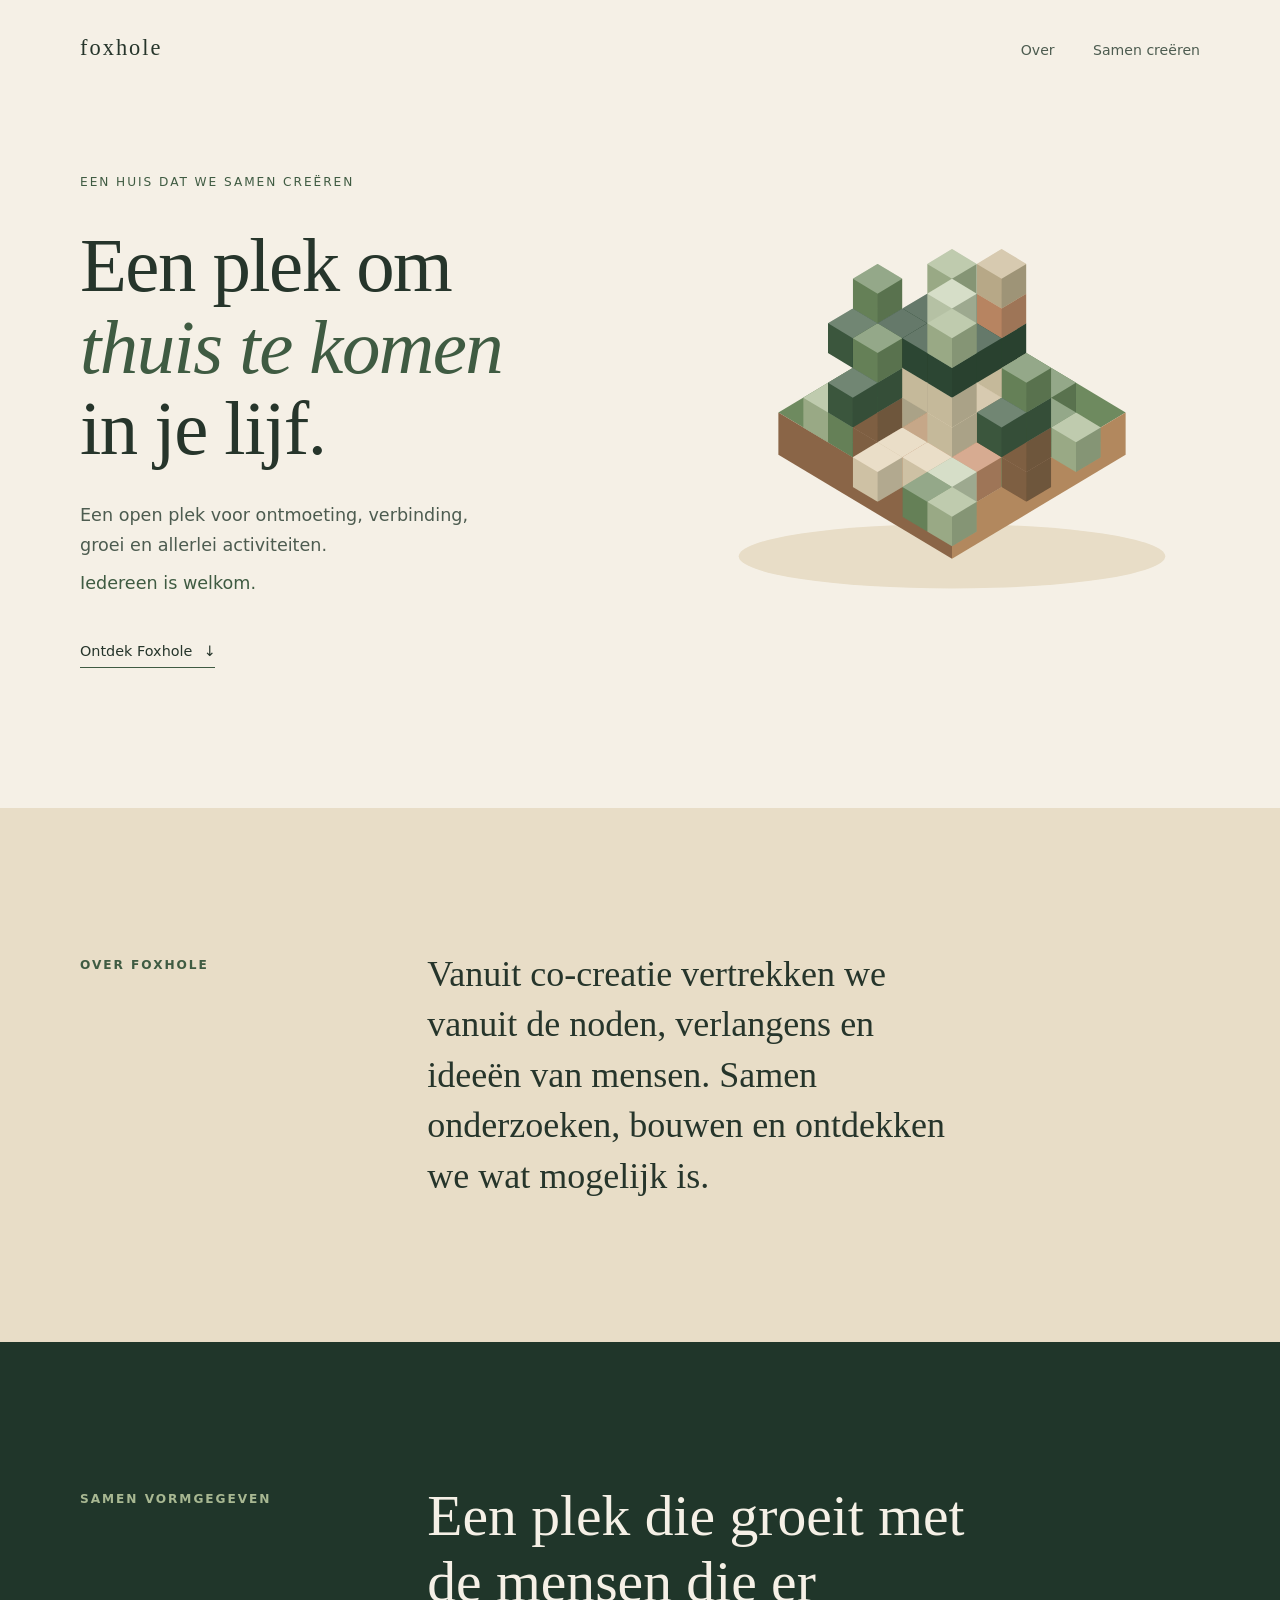
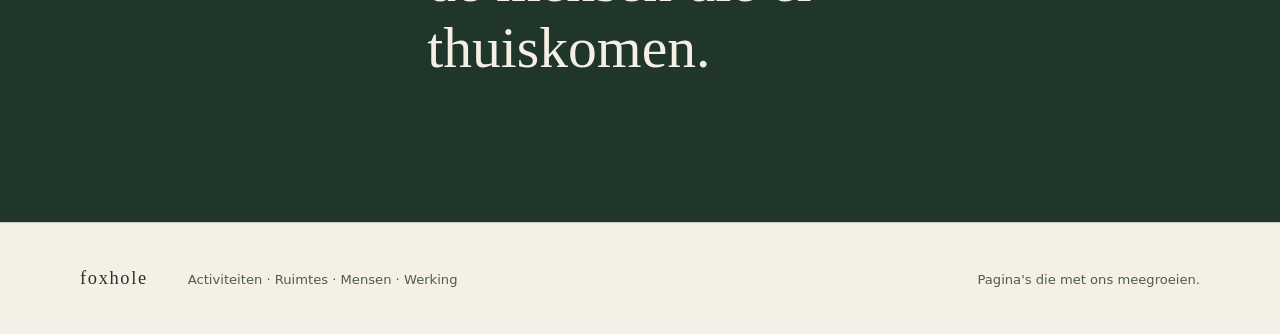
==== index.html @ f82f30a0 "Verwijder foto: index.html" ====
<!DOCTYPE html>
<html lang="nl">
<head>
  <meta charset="UTF-8">
  <meta name="viewport" content="width=device-width, initial-scale=1.0">
  <meta name="description" content="Foxhole is een huis dat we samen creëren. Een open plek om thuis te komen in je lijf.">
  <title>Foxhole — een plek om thuis te komen in je lijf</title>
  <link rel="stylesheet" href="css/style.css">
</head>
<body>
  <a class="skip-link" href="#main">Ga naar de inhoud</a>

  <!-- Header -->
  <header class="site-header">
    <div class="shell header-inner">
      <a class="brand" href="#main" aria-label="Foxhole, naar boven">foxhole</a>
      <nav class="site-nav" aria-label="Hoofdnavigatie">
        <a href="#over">Over</a>
        <a href="#samen">Samen creëren</a>
      </nav>
    </div>
  </header>

  <main id="main">
    <!-- Hero -->
    <section class="hero" aria-labelledby="hero-title">
      <div class="shell hero-grid">
        <div class="hero-copy">
          <p class="eyebrow">Een huis dat we samen creëren</p>
          <h1 id="hero-title">Een plek om<br><em>thuis te komen</em><br>in je lijf.</h1>
          <p class="hero-lead">Een open plek voor ontmoeting, verbinding, groei en allerlei activiteiten.</p>
          <p class="hero-welcome">Iedereen is welkom.</p>
          <a class="text-link" href="#over">Ontdek Foxhole <span aria-hidden="true">↓</span></a>
        </div>

        <figure class="hero-art">
          <img
            src="assets/images/voxel/foxhole-house.svg"
            alt="Isometrische voxel-illustratie van een groen gemeenschapshuis met tuin, bomen en mensen die samenkomen."
            width="800"
            height="720">
        </figure>
      </div>
    </section>

    <!-- Co-creatie -->
    <section id="over" class="band band--sand" aria-labelledby="over-title">
      <div class="shell band-grid">
        <h2 id="over-title" class="eyebrow">Over Foxhole</h2>
        <p class="band-text">Vanuit co-creatie vertrekken we vanuit de noden, verlangens en ideeën van mensen. Samen onderzoeken, bouwen en ontdekken we wat mogelijk is.</p>
      </div>
    </section>

    <!-- Groeit met mensen -->
    <section id="samen" class="band band--forest" aria-labelledby="samen-title">
      <div class="shell band-grid">
        <h2 id="samen-title" class="eyebrow">Samen vormgegeven</h2>
        <p class="band-quote">Een plek die groeit met de mensen die er thuiskomen.</p>
      </div>
    </section>
  </main>

  <!-- Footer -->
  <footer class="site-footer">
    <div class="shell footer-inner">
      <span class="brand">foxhole</span>
      <p class="footer-pages">Activiteiten · Ruimtes · Mensen · Werking</p>
      <p class="footer-note">Pagina's die met ons meegroeien.</p>
    </div>
  </footer>
</body>
</html>
---- css/style.css ----
/* ============================================================
   Foxhole — basisstijl
   Tokens bovenaan: kleuren, typografie en ritme.
   ============================================================ */

:root {
  /* kleuren */
  --beige: #f5f0e6;
  --sand: #e8ddc7;
  --forest: #20362a;
  --moss: #3f5b42;
  --sage: #a8b892;
  --wood: #b2885e;
  --clay: #c98e6a;
  --text: #26352b;
  --text-soft: #4d5c50;

  /* typografie */
  --font-serif: "Iowan Old Style", "Palatino Linotype", Palatino, Georgia, serif;
  --font-sans: system-ui, -apple-system, "Segoe UI", Roboto, Arial, sans-serif;

  /* ritme */
  --shell: 1120px;
  --section-space: clamp(5rem, 11vw, 10rem);
}

*,
*::before,
*::after {
  box-sizing: border-box;
}

html {
  scroll-behavior: smooth;
}

body {
  margin: 0;
  background: var(--beige);
  color: var(--text);
  font-family: var(--font-sans);
  font-size: 17px;
  line-height: 1.7;
  -webkit-font-smoothing: antialiased;
}

h1,
h2,
h3,
p,
figure {
  margin: 0;
}

img {
  max-width: 100%;
  display: block;
}

a {
  color: inherit;
}

:focus-visible {
  outline: 2px solid currentColor;
  outline-offset: 5px;
  border-radius: 2px;
}

.shell {
  width: min(100% - 2.5rem, var(--shell));
  margin-inline: auto;
}

.skip-link {
  position: absolute;
  left: -9999px;
  top: 1rem;
  z-index: 100;
  padding: 0.6rem 1rem;
  background: var(--forest);
  color: var(--beige);
  text-decoration: none;
}

.skip-link:focus {
  left: 1rem;
}

/* ---------- header ---------- */

.site-header {
  padding-block: 1.8rem;
}

.header-inner {
  display: flex;
  align-items: baseline;
  justify-content: space-between;
  gap: 2rem;
}

.brand {
  font-family: var(--font-serif);
  font-size: 1.4rem;
  letter-spacing: 0.09em;
  text-decoration: none;
}

.site-nav {
  display: flex;
  gap: clamp(1.25rem, 3vw, 2.5rem);
  font-size: 0.88rem;
}

.site-nav a {
  text-decoration: none;
  color: var(--text-soft);
  border-bottom: 1px solid transparent;
  padding-bottom: 2px;
  transition: color 0.2s ease, border-color 0.2s ease;
}

.site-nav a:hover {
  color: var(--forest);
  border-color: var(--moss);
}

/* ---------- hero ---------- */

.hero {
  padding-block: clamp(2rem, 6vw, 5rem) var(--section-space);
}

.hero-grid {
  display: grid;
  grid-template-columns: minmax(0, 1.05fr) minmax(0, 0.95fr);
  gap: clamp(2.5rem, 6vw, 6rem);
  align-items: center;
}

.eyebrow {
  font-size: 0.76rem;
  letter-spacing: 0.16em;
  text-transform: uppercase;
  color: var(--moss);
  margin-bottom: 2rem;
}

.hero h1 {
  font-family: var(--font-serif);
  font-weight: 400;
  font-size: clamp(2.7rem, 6vw, 5rem);
  line-height: 1.06;
  letter-spacing: -0.02em;
}

.hero h1 em {
  font-style: italic;
  color: var(--moss);
}

.hero-lead {
  max-width: 36ch;
  margin-top: 2rem;
  font-size: 1.1rem;
  color: var(--text-soft);
}

.hero-welcome {
  margin-top: 0.5rem;
  font-size: 1.1rem;
  color: var(--moss);
}

.text-link {
  display: inline-block;
  margin-top: 2.5rem;
  font-size: 0.9rem;
  text-decoration: none;
  border-bottom: 1px solid var(--moss);
  padding-bottom: 3px;
}

.text-link span {
  display: inline-block;
  margin-left: 0.4rem;
}

.hero-art img {
  width: 100%;
  height: auto;
}

/* ---------- bands ---------- */

.band {
  padding-block: var(--section-space);
}

.band-grid {
  display: grid;
  grid-template-columns: minmax(140px, 0.35fr) 1fr;
  gap: clamp(2rem, 6vw, 6rem);
  align-items: start;
}

.band .eyebrow {
  margin-bottom: 0;
  padding-top: 0.4rem;
}

.band--sand {
  background: var(--sand);
}

.band-text {
  font-family: var(--font-serif);
  font-size: clamp(1.5rem, 3vw, 2.25rem);
  line-height: 1.4;
  max-width: 30ch;
}

.band--forest {
  background: var(--forest);
  color: var(--beige);
}

.band--forest .eyebrow {
  color: var(--sage);
}

/* foto in de afsluitende band */
.band-grid--photo {
  align-items: center;
}

.family-photo {
  max-width: 200px;
}

.family-photo img {
  width: 100%;
  height: auto;
  border: 6px solid var(--sand);
}

.family-photo figcaption {
  margin-top: 0.75rem;
  font-size: 0.75rem;
  letter-spacing: 0.04em;
  color: var(--sage);
}

.band-copy .eyebrow {
  margin-bottom: 1.5rem;
  padding-top: 0;
}

.band-quote {
  font-family: var(--font-serif);
  font-size: clamp(2rem, 4.6vw, 3.6rem);
  line-height: 1.15;
  max-width: 20ch;
}

/* ---------- footer ---------- */

.site-footer {
  padding-block: 2.5rem;
  border-top: 1px solid rgba(63, 91, 66, 0.25);
}

.footer-inner {
  display: flex;
  flex-wrap: wrap;
  align-items: baseline;
  gap: 0.75rem 2.5rem;
  font-size: 0.82rem;
  color: var(--text-soft);
}

.footer-inner .brand {
  color: var(--text);
  font-size: 1.15rem;
}

.footer-inner p {
  margin: 0;
}

.footer-note {
  margin-left: auto !important;
}

/* ---------- responsive ---------- */

@media (max-width: 900px) {
  .hero-grid {
    grid-template-columns: 1fr;
  }

  .hero-art {
    max-width: 540px;
  }
}

@media (max-width: 640px) {
  .site-header {
    padding-block: 1.25rem;
  }

  .header-inner {
    align-items: center;
  }

  .band-grid {
    grid-template-columns: 1fr;
    gap: 1.5rem;
  }

  .band .eyebrow {
    padding-top: 0;
    margin-bottom: 0;
  }

  .family-photo {
    max-width: 150px;
  }

  .band-copy .eyebrow {
    margin-bottom: 1.25rem;
  }

  .footer-note {
    margin-left: 0 !important;
    width: 100%;
  }
}
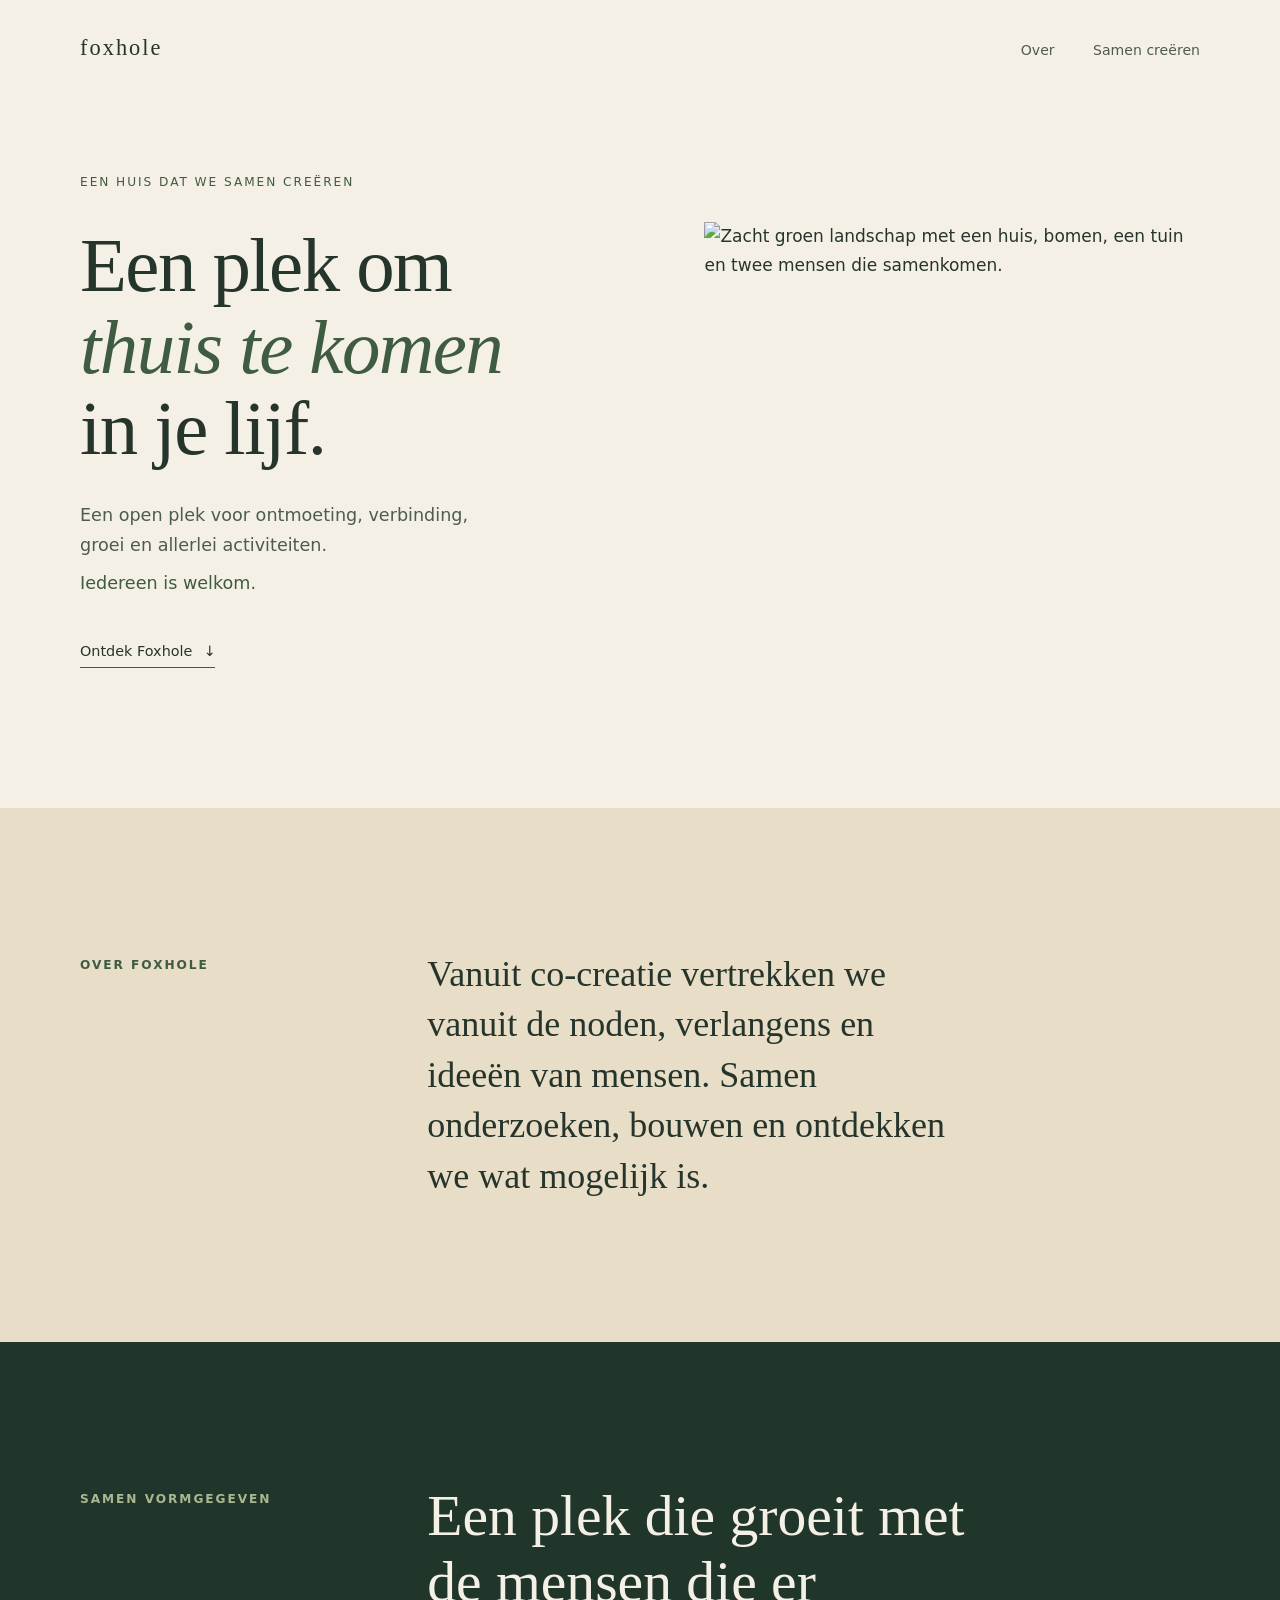
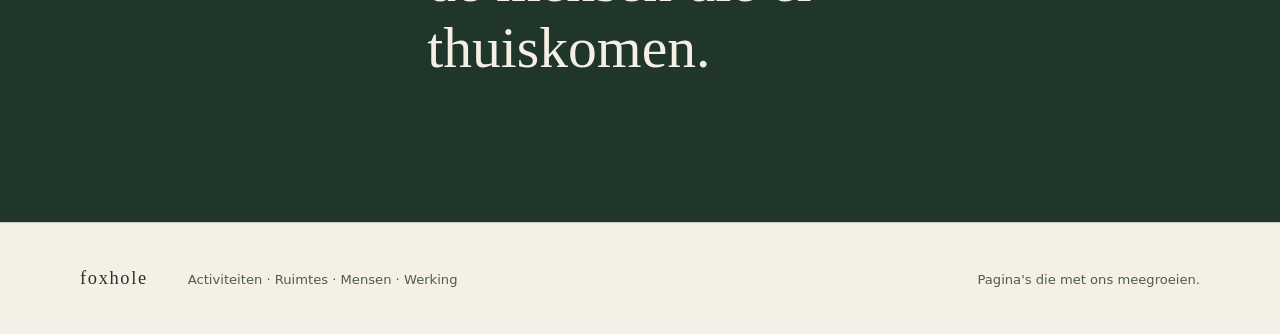
==== commit 0c89eaf9: "Vervang voxel door natuurlijk landschap: index.html" ====
--- a/index.html
+++ b/index.html
@@ -35,10 +35,10 @@
 
         <figure class="hero-art">
           <img
-            src="assets/images/voxel/foxhole-house.svg"
-            alt="Isometrische voxel-illustratie van een groen gemeenschapshuis met tuin, bomen en mensen die samenkomen."
+            src="assets/images/foxhole-landschap.svg"
+            alt="Zacht groen landschap met een huis, bomen, een tuin en twee mensen die samenkomen."
             width="800"
-            height="720">
+            height="640">
         </figure>
       </div>
     </section>
--- a/css/style.css
+++ b/css/style.css
@@ -230,33 +230,6 @@
   color: var(--sage);
 }
 
-/* foto in de afsluitende band */
-.band-grid--photo {
-  align-items: center;
-}
-
-.family-photo {
-  max-width: 200px;
-}
-
-.family-photo img {
-  width: 100%;
-  height: auto;
-  border: 6px solid var(--sand);
-}
-
-.family-photo figcaption {
-  margin-top: 0.75rem;
-  font-size: 0.75rem;
-  letter-spacing: 0.04em;
-  color: var(--sage);
-}
-
-.band-copy .eyebrow {
-  margin-bottom: 1.5rem;
-  padding-top: 0;
-}
-
 .band-quote {
   font-family: var(--font-serif);
   font-size: clamp(2rem, 4.6vw, 3.6rem);
@@ -324,14 +297,6 @@
     margin-bottom: 0;
   }
 
-  .family-photo {
-    max-width: 150px;
-  }
-
-  .band-copy .eyebrow {
-    margin-bottom: 1.25rem;
-  }
-
   .footer-note {
     margin-left: 0 !important;
     width: 100%;
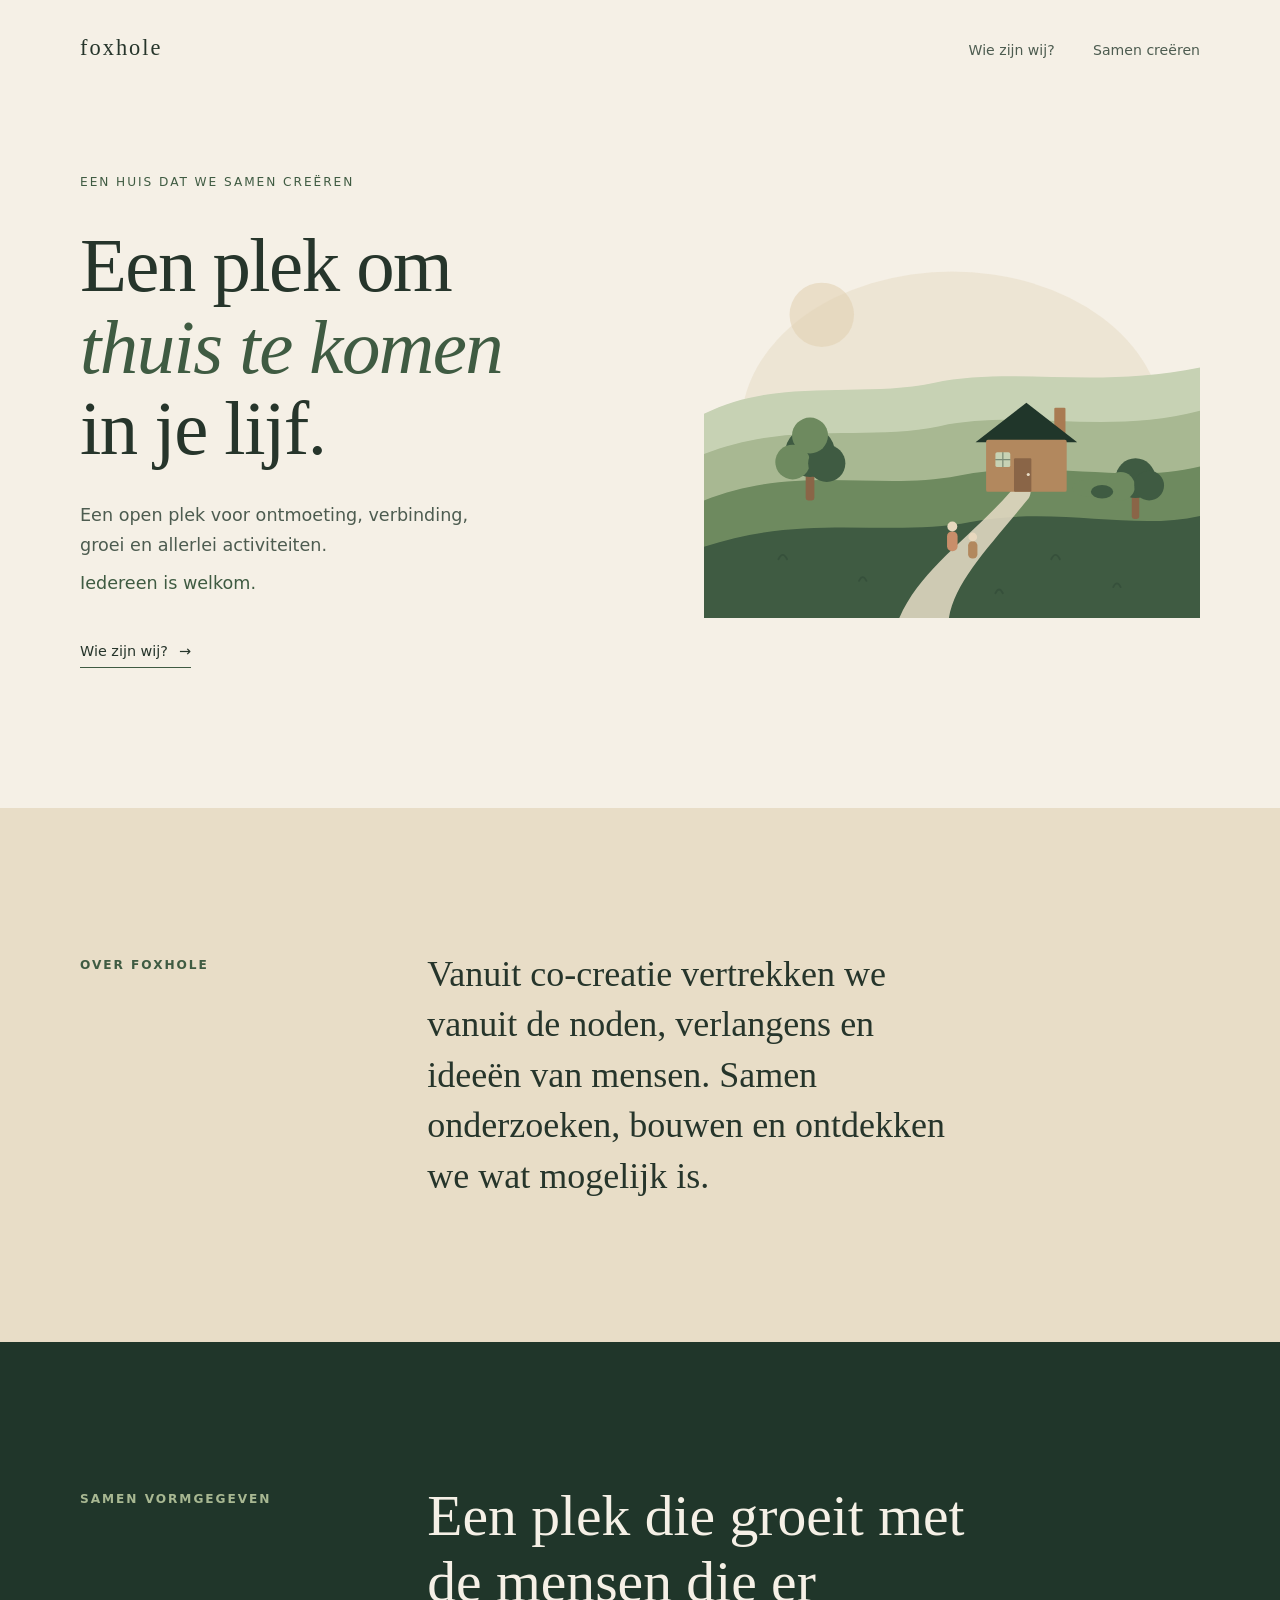
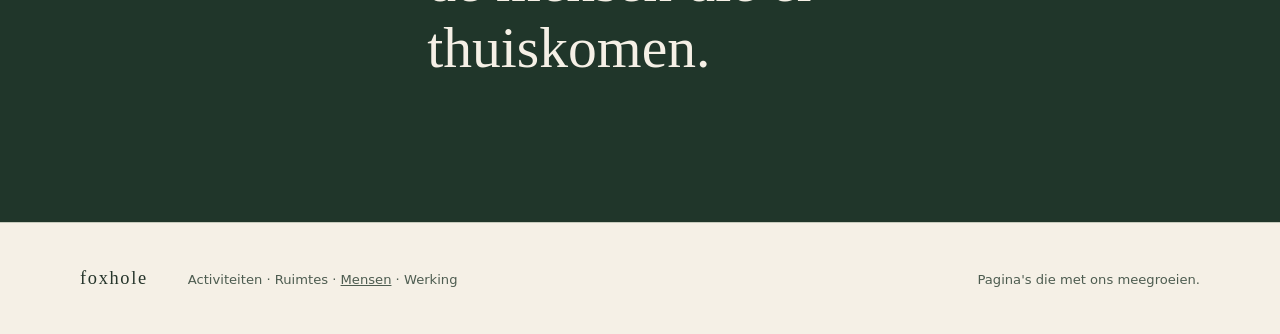
==== commit 0cd29d4e: "Voeg pagina 'Wie zijn wij?' toe" ====
--- a/index.html
+++ b/index.html
@@ -15,7 +15,7 @@
     <div class="shell header-inner">
       <a class="brand" href="#main" aria-label="Foxhole, naar boven">foxhole</a>
       <nav class="site-nav" aria-label="Hoofdnavigatie">
-        <a href="#over">Over</a>
+        <a href="wie-zijn-wij.html">Wie zijn wij?</a>
         <a href="#samen">Samen creëren</a>
       </nav>
     </div>
@@ -30,7 +30,7 @@
           <h1 id="hero-title">Een plek om<br><em>thuis te komen</em><br>in je lijf.</h1>
           <p class="hero-lead">Een open plek voor ontmoeting, verbinding, groei en allerlei activiteiten.</p>
           <p class="hero-welcome">Iedereen is welkom.</p>
-          <a class="text-link" href="#over">Ontdek Foxhole <span aria-hidden="true">↓</span></a>
+          <a class="text-link" href="wie-zijn-wij.html">Wie zijn wij? <span aria-hidden="true">→</span></a>
         </div>
 
         <figure class="hero-art">
@@ -64,7 +64,7 @@
   <footer class="site-footer">
     <div class="shell footer-inner">
       <span class="brand">foxhole</span>
-      <p class="footer-pages">Activiteiten · Ruimtes · Mensen · Werking</p>
+      <p class="footer-pages">Activiteiten · Ruimtes · <a href="wie-zijn-wij.html">Mensen</a> · Werking</p>
       <p class="footer-note">Pagina's die met ons meegroeien.</p>
     </div>
   </footer>
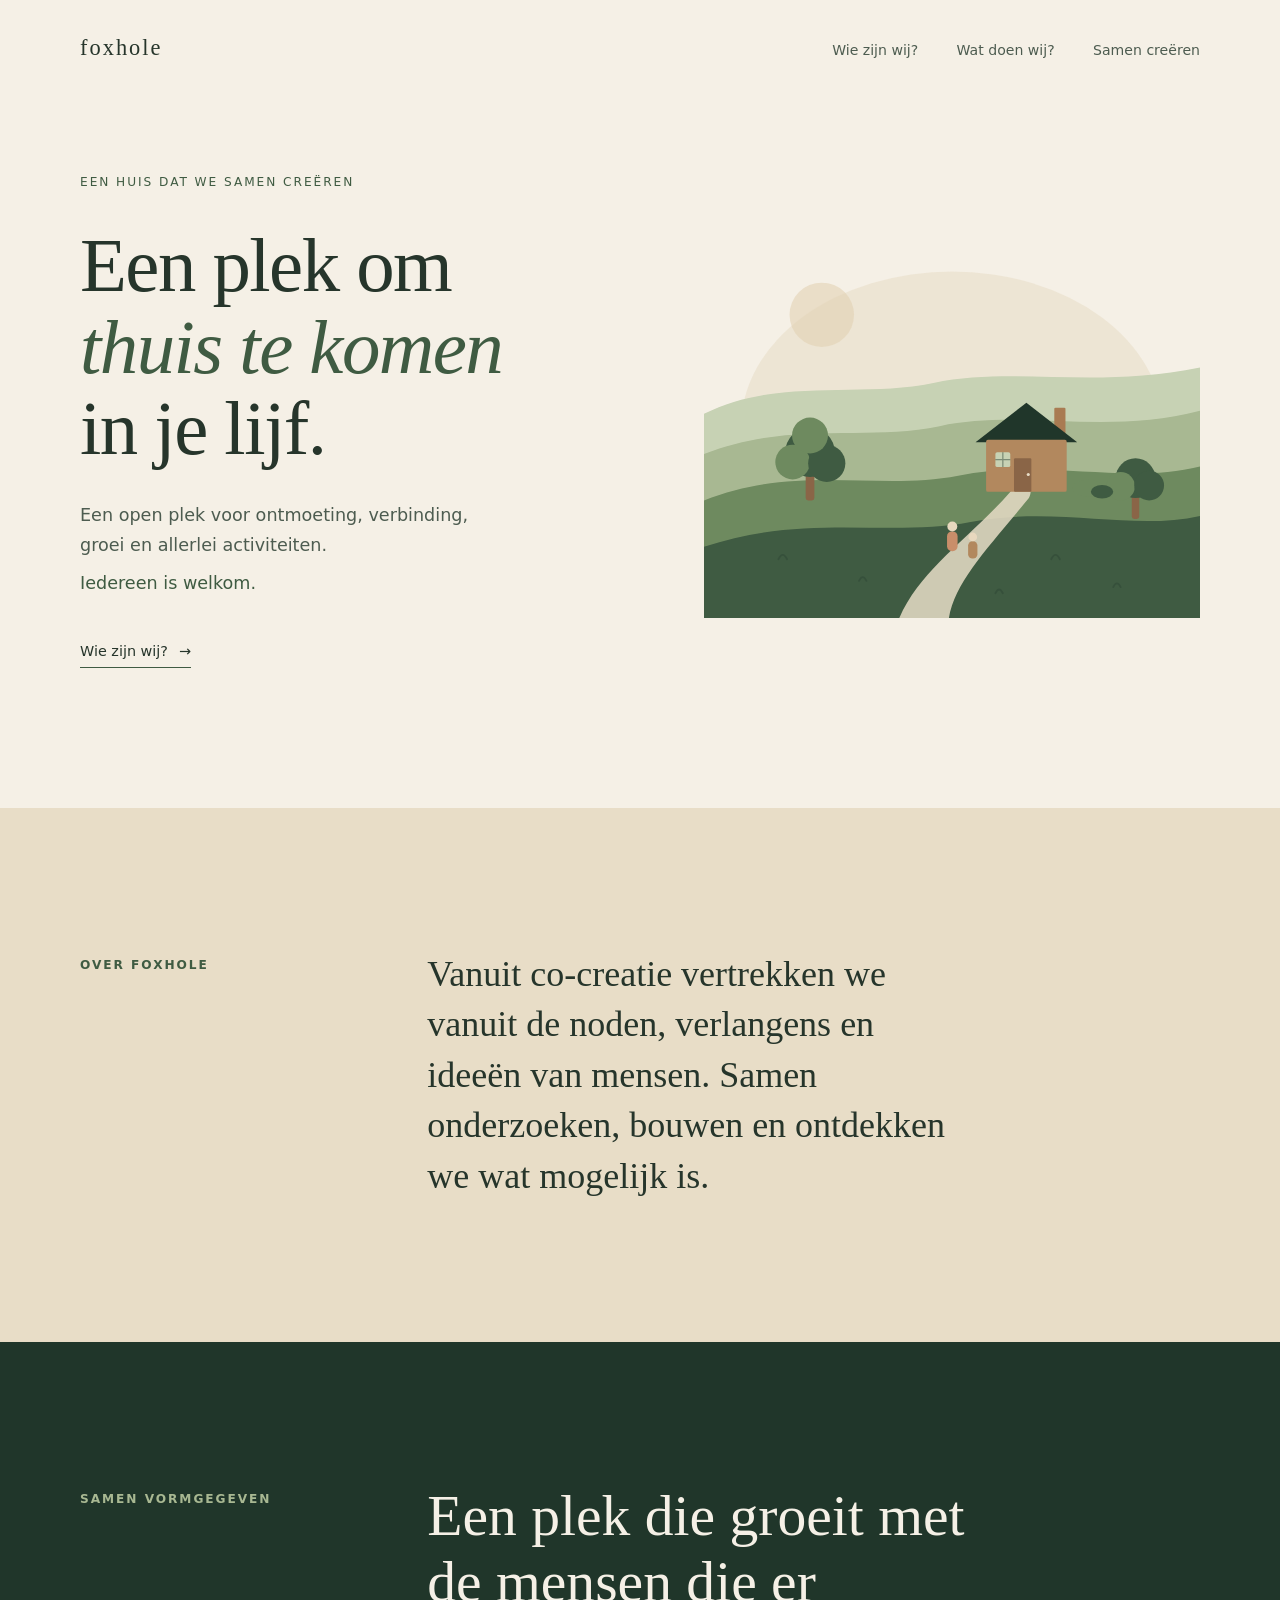
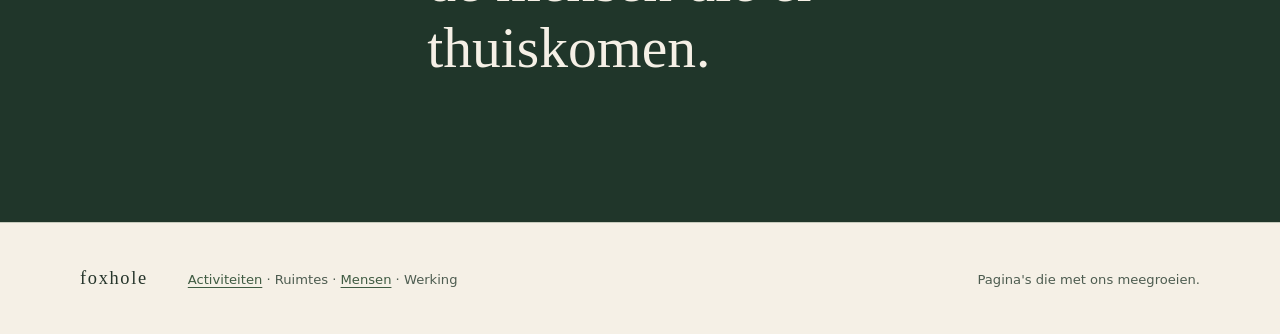
==== commit 717f2366: "Voeg pagina Wat doen wij? toe met aanbod en co-creatie" ====
--- a/index.html
+++ b/index.html
@@ -16,6 +16,7 @@
       <a class="brand" href="#main" aria-label="Foxhole, naar boven">foxhole</a>
       <nav class="site-nav" aria-label="Hoofdnavigatie">
         <a href="wie-zijn-wij.html">Wie zijn wij?</a>
+        <a href="aanbod.html">Wat doen wij?</a>
         <a href="#samen">Samen creëren</a>
       </nav>
     </div>
@@ -64,7 +65,7 @@
   <footer class="site-footer">
     <div class="shell footer-inner">
       <span class="brand">foxhole</span>
-      <p class="footer-pages">Activiteiten · Ruimtes · <a href="wie-zijn-wij.html">Mensen</a> · Werking</p>
+      <p class="footer-pages"><a href="aanbod.html">Activiteiten</a> · Ruimtes · <a href="wie-zijn-wij.html">Mensen</a> · Werking</p>
       <p class="footer-note">Pagina's die met ons meegroeien.</p>
     </div>
   </footer>
--- a/css/style.css
+++ b/css/style.css
@@ -121,7 +121,8 @@
   transition: color 0.2s ease, border-color 0.2s ease;
 }
 
-.site-nav a:hover {
+.site-nav a:hover,
+.site-nav a[aria-current="page"] {
   color: var(--forest);
   border-color: var(--moss);
 }
@@ -235,6 +236,78 @@
   font-size: clamp(2rem, 4.6vw, 3.6rem);
   line-height: 1.15;
   max-width: 20ch;
+}
+
+/* ---------- wie zijn wij ---------- */
+
+.page-hero {
+  padding-block: clamp(3rem, 7vw, 6rem) clamp(3rem, 6vw, 5rem);
+}
+
+.page-hero .eyebrow {
+  margin-bottom: 1.5rem;
+}
+
+.page-hero h1 {
+  font-family: var(--font-serif);
+  font-weight: 400;
+  font-size: clamp(2.8rem, 6vw, 5rem);
+  line-height: 1.06;
+}
+
+.page-intro {
+  max-width: 46ch;
+  margin-top: 1.75rem;
+  font-size: 1.1rem;
+  color: var(--text-soft);
+}
+
+.people,
+.offers {
+  display: grid;
+  grid-template-columns: repeat(2, minmax(0, 1fr));
+  gap: clamp(2rem, 6vw, 5rem);
+  padding-bottom: var(--section-space);
+}
+
+.person,
+.offer {
+  border-top: 1px solid rgba(63, 91, 66, 0.25);
+  padding-top: 1.5rem;
+}
+
+.person-index,
+.offer-index {
+  font-size: 0.75rem;
+  letter-spacing: 0.14em;
+  color: var(--moss);
+  margin-bottom: 1rem;
+}
+
+.person h2,
+.offer h2 {
+  font-family: var(--font-serif);
+  font-weight: 400;
+  font-size: clamp(2rem, 4vw, 3rem);
+  margin-bottom: 1rem;
+}
+
+.person-role {
+  color: var(--moss);
+  margin-bottom: 1rem;
+}
+
+.person > p:last-child,
+.offer > p:last-child {
+  max-width: 46ch;
+  color: var(--text-soft);
+}
+
+@media (max-width: 700px) {
+  .people,
+  .offers {
+    grid-template-columns: 1fr;
+  }
 }
 
 /* ---------- footer ---------- */
@@ -262,6 +335,15 @@
   margin: 0;
 }
 
+.footer-inner .brand {
+  text-decoration: none;
+}
+
+.footer-pages a {
+  color: var(--moss);
+  text-underline-offset: 3px;
+}
+
 .footer-note {
   margin-left: auto !important;
 }
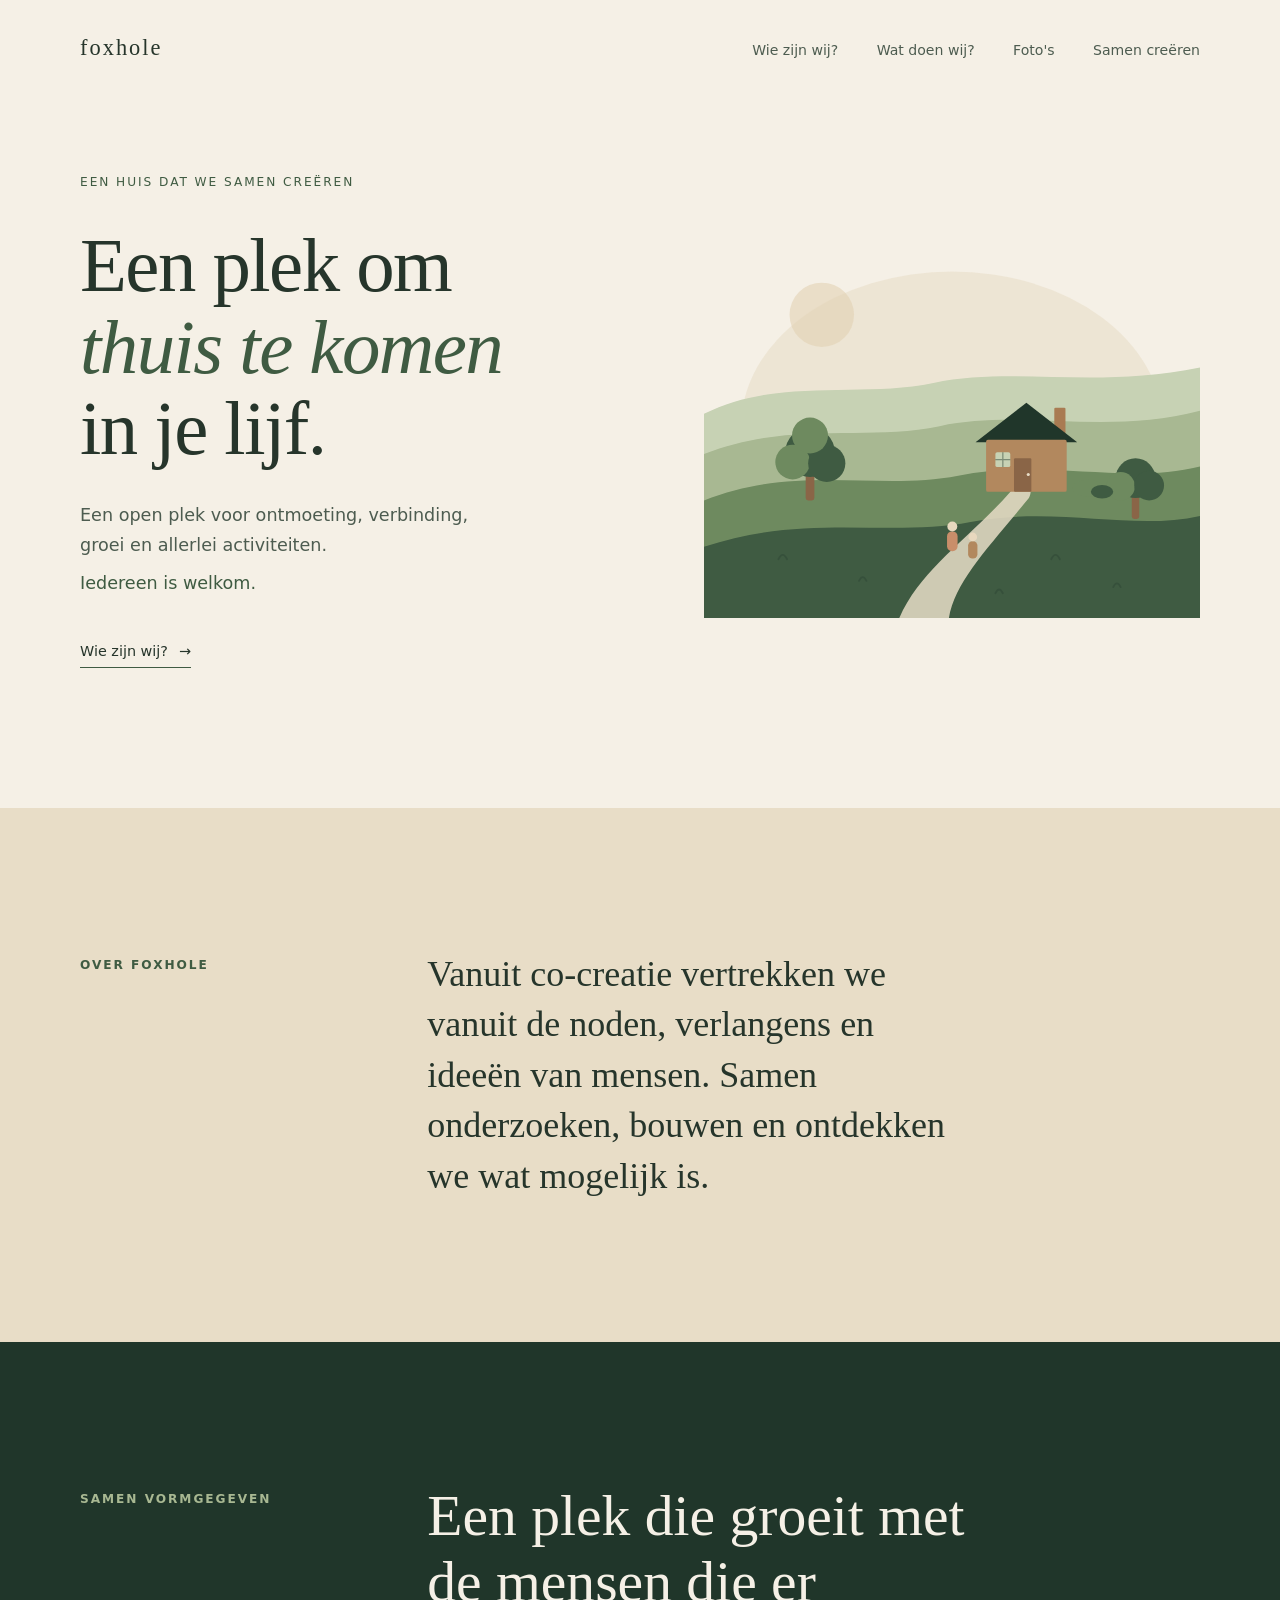
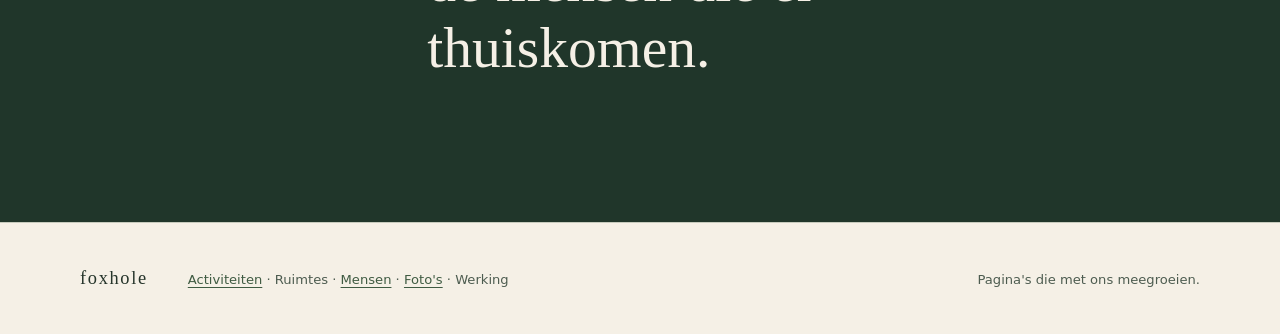
==== commit 88b43410: "Voeg fotopagina toe voor toekomstige beelden" ====
--- a/index.html
+++ b/index.html
@@ -17,6 +17,7 @@
       <nav class="site-nav" aria-label="Hoofdnavigatie">
         <a href="wie-zijn-wij.html">Wie zijn wij?</a>
         <a href="aanbod.html">Wat doen wij?</a>
+        <a href="fotos.html">Foto's</a>
         <a href="#samen">Samen creëren</a>
       </nav>
     </div>
@@ -65,7 +66,7 @@
   <footer class="site-footer">
     <div class="shell footer-inner">
       <span class="brand">foxhole</span>
-      <p class="footer-pages"><a href="aanbod.html">Activiteiten</a> · Ruimtes · <a href="wie-zijn-wij.html">Mensen</a> · Werking</p>
+      <p class="footer-pages"><a href="aanbod.html">Activiteiten</a> · Ruimtes · <a href="wie-zijn-wij.html">Mensen</a> · <a href="fotos.html">Foto's</a> · Werking</p>
       <p class="footer-note">Pagina's die met ons meegroeien.</p>
     </div>
   </footer>
--- a/css/style.css
+++ b/css/style.css
@@ -310,6 +310,37 @@
   }
 }
 
+/* ---------- foto's ---------- */
+
+.gallery {
+  display: grid;
+  grid-template-columns: repeat(auto-fill, minmax(220px, 1fr));
+  gap: clamp(1rem, 3vw, 2rem);
+  padding-bottom: var(--section-space);
+}
+
+.gallery-item {
+  margin: 0;
+}
+
+.gallery-placeholder {
+  aspect-ratio: 4 / 3;
+  display: grid;
+  place-items: center;
+  background: var(--sand);
+  border: 1px dashed rgba(63, 91, 66, 0.3);
+  color: var(--moss);
+  font-size: 0.78rem;
+  letter-spacing: 0.1em;
+  text-transform: uppercase;
+}
+
+.gallery-item figcaption {
+  margin-top: 0.75rem;
+  font-size: 0.82rem;
+  color: var(--text-soft);
+}
+
 /* ---------- footer ---------- */
 
 .site-footer {
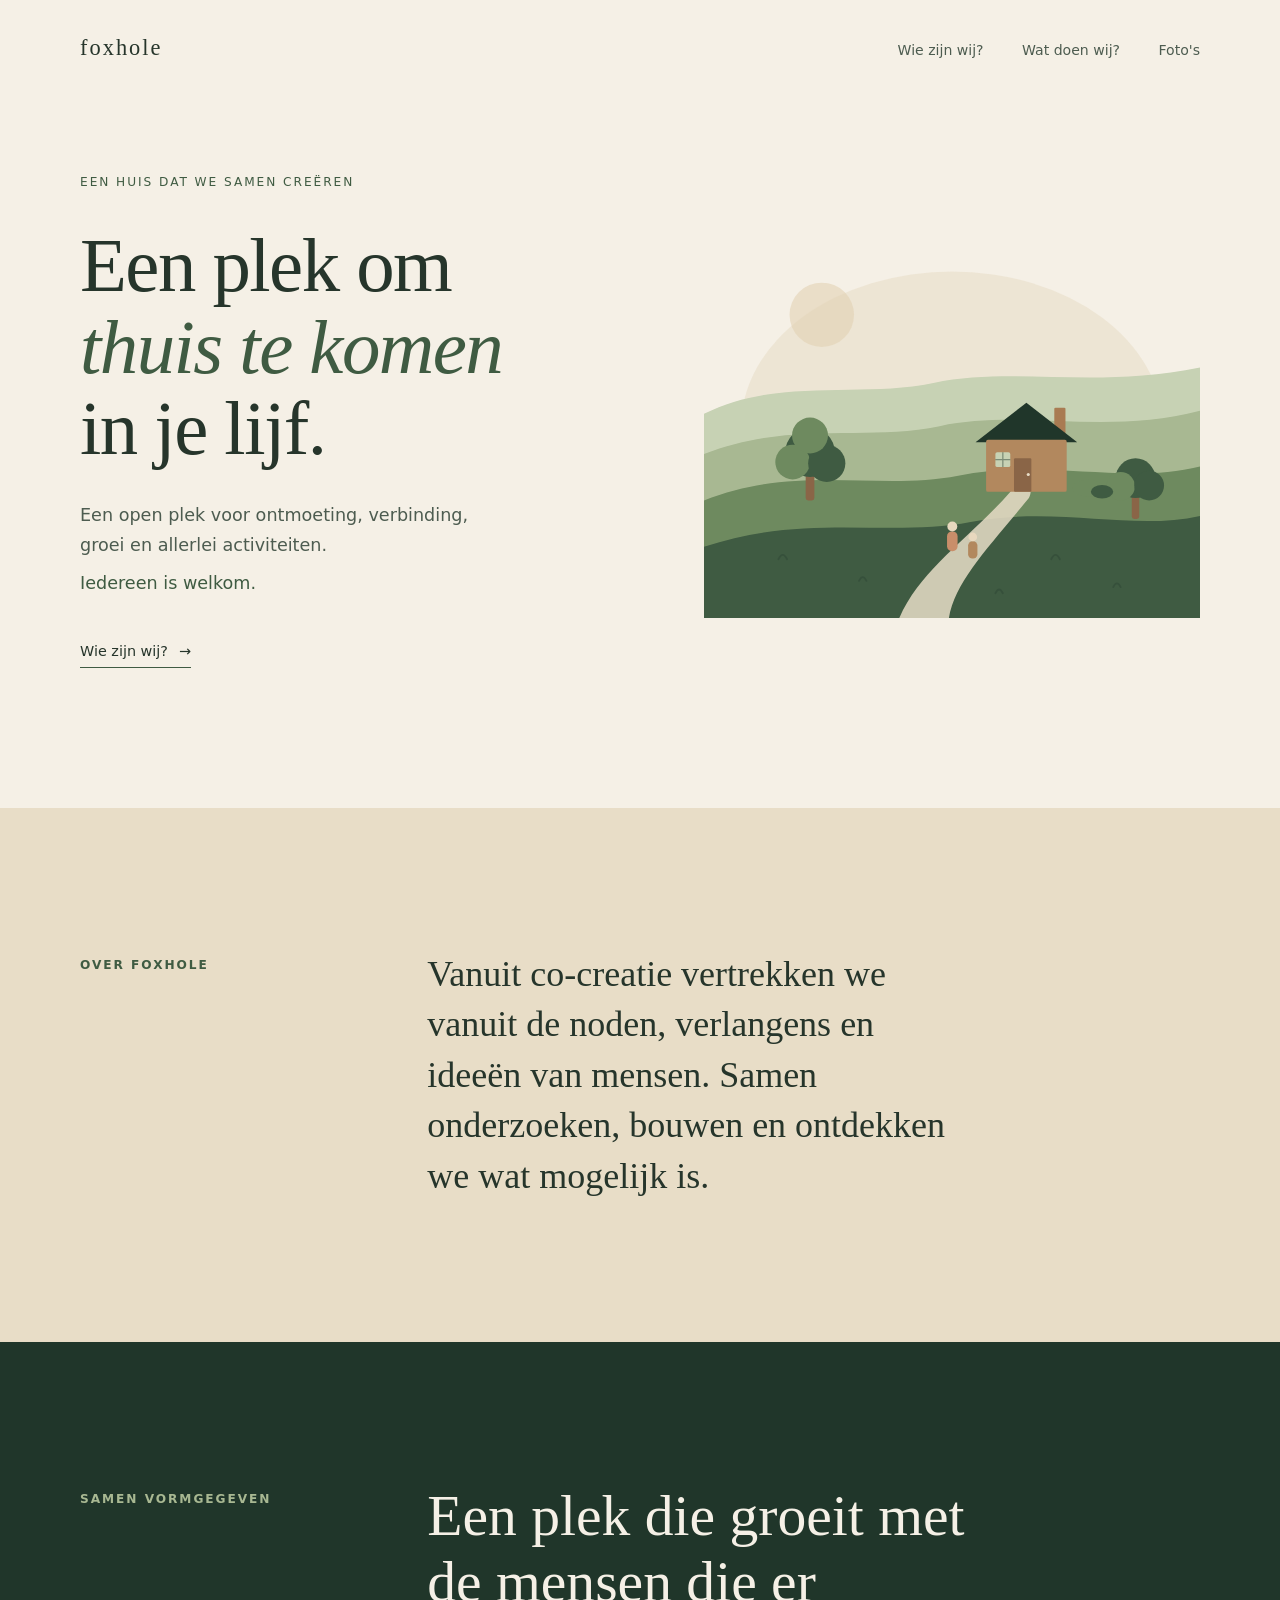
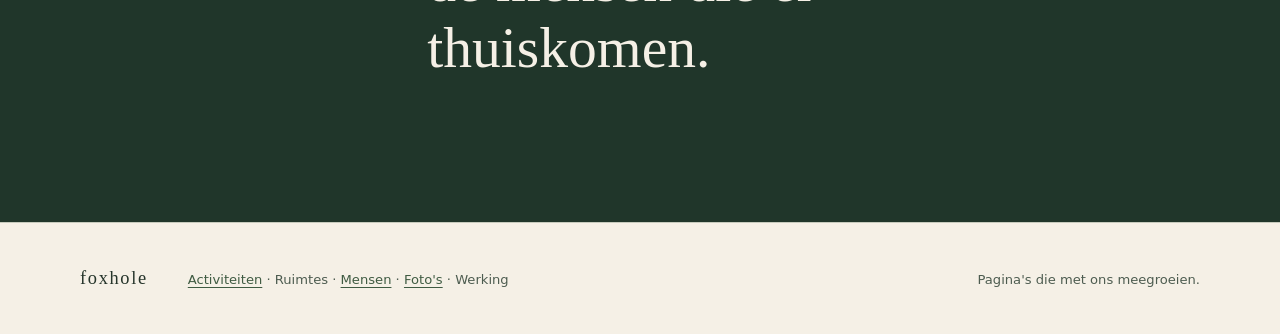
==== commit d760b29b: "Verwijder Samen creeren uit de navigatie" ====
--- a/index.html
+++ b/index.html
@@ -18,7 +18,6 @@
         <a href="wie-zijn-wij.html">Wie zijn wij?</a>
         <a href="aanbod.html">Wat doen wij?</a>
         <a href="fotos.html">Foto's</a>
-        <a href="#samen">Samen creëren</a>
       </nav>
     </div>
   </header>
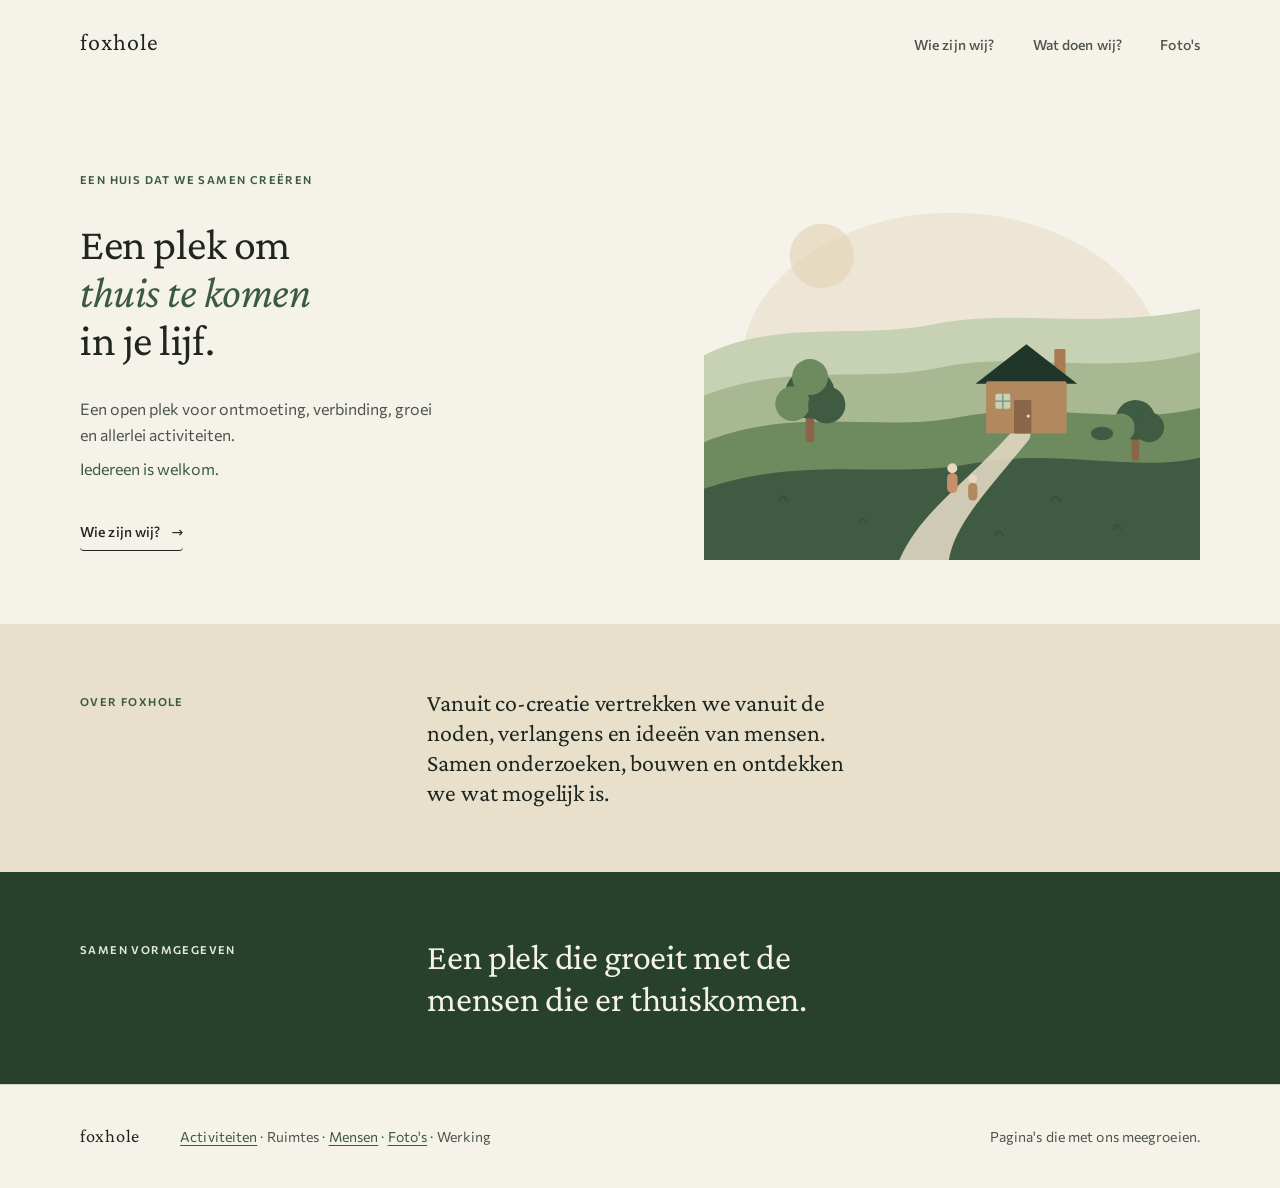
==== commit 3cf0ebc5: "Pas Foxhole Editorial design system toe op de stijl Tokens voor kleur, typografie, spacing, radius e" ====
--- a/index.html
+++ b/index.html
@@ -5,6 +5,9 @@
   <meta name="viewport" content="width=device-width, initial-scale=1.0">
   <meta name="description" content="Foxhole is een huis dat we samen creëren. Een open plek om thuis te komen in je lijf.">
   <title>Foxhole — een plek om thuis te komen in je lijf</title>
+  <link rel="preconnect" href="https://fonts.googleapis.com">
+  <link rel="preconnect" href="https://fonts.gstatic.com" crossorigin>
+  <link rel="stylesheet" href="https://fonts.googleapis.com/css2?family=Commissioner:wght@400;500;600&family=Crimson+Pro:ital,wght@0,400;0,500;1,400&family=Spline+Sans+Mono&display=swap">
   <link rel="stylesheet" href="css/style.css">
 </head>
 <body>
--- a/css/style.css
+++ b/css/style.css
@@ -4,24 +4,55 @@
    ============================================================ */
 
 :root {
-  /* kleuren */
-  --beige: #f5f0e6;
-  --sand: #e8ddc7;
-  --forest: #20362a;
-  --moss: #3f5b42;
-  --sage: #a8b892;
-  --wood: #b2885e;
-  --clay: #c98e6a;
-  --text: #26352b;
-  --text-soft: #4d5c50;
+  /* kleuren — Foxhole Editorial (Stitch design system) */
+  --primary: #27412d;
+  --on-primary: #ffffff;
+  --primary-container: #27412d;
+  --on-primary-container: #f5f2e9;
+  --sage: #3b5b41;
+  --terracotta: #b57c58;
+  --secondary: #566157;
+  --secondary-container: #e2e8df;
+  --on-secondary-container: #27412d;
+  --surface: #f5f2e9;
+  --surface-container-lowest: #faf8f2;
+  --surface-container-low: #efeae0;
+  --surface-container: #e8e0cb;
+  --surface-container-high: #ded5bc;
+  --on-surface: #1f2620;
+  --on-surface-variant: #4c544d;
+  --outline: #7a8077;
+  --outline-variant: #d6cfc0;
+  --error: #ba1a1a;
 
   /* typografie */
-  --font-serif: "Iowan Old Style", "Palatino Linotype", Palatino, Georgia, serif;
-  --font-sans: system-ui, -apple-system, "Segoe UI", Roboto, Arial, sans-serif;
+  --font-display: "Crimson Pro", "Iowan Old Style", Georgia, serif;
+  --font-body: "Commissioner", system-ui, -apple-system, "Segoe UI", Roboto, Arial, sans-serif;
+  --font-mono: "Spline Sans Mono", ui-monospace, "SFMono-Regular", Menlo, monospace;
+
+  /* spacing */
+  --gutter-xs: 4px;
+  --gutter-sm: 8px;
+  --gutter-md: 16px;
+  --gutter-lg: 24px;
+  --gutter-xl: 32px;
+  --section: 48px;
+  --page-margin: 24px;
+
+  /* radius */
+  --radius-sm: 4px;
+  --radius: 8px;
+  --radius-md: 12px;
+  --radius-lg: 16px;
+  --radius-xl: 24px;
+  --radius-full: 9999px;
+
+  /* motion */
+  --state-change: 150ms ease-out;
 
   /* ritme */
   --shell: 1120px;
-  --section-space: clamp(5rem, 11vw, 10rem);
+  --section-space: clamp(3rem, 6vw, 4rem);
 }
 
 *,
@@ -34,13 +65,26 @@
   scroll-behavior: smooth;
 }
 
+@media (prefers-reduced-motion: reduce) {
+  html {
+    scroll-behavior: auto;
+  }
+
+  *,
+  *::before,
+  *::after {
+    transition-duration: 0.01ms !important;
+  }
+}
+
 body {
   margin: 0;
-  background: var(--beige);
-  color: var(--text);
-  font-family: var(--font-sans);
-  font-size: 17px;
-  line-height: 1.7;
+  background: var(--surface);
+  color: var(--on-surface);
+  font-family: var(--font-body);
+  font-size: 16px;
+  line-height: 26px;
+  letter-spacing: 0;
   -webkit-font-smoothing: antialiased;
 }
 
@@ -78,8 +122,8 @@
   top: 1rem;
   z-index: 100;
   padding: 0.6rem 1rem;
-  background: var(--forest);
-  color: var(--beige);
+  background: var(--primary);
+  color: var(--on-primary);
   text-decoration: none;
 }
 
@@ -101,30 +145,33 @@
 }
 
 .brand {
-  font-family: var(--font-serif);
-  font-size: 1.4rem;
-  letter-spacing: 0.09em;
+  font-family: var(--font-display);
+  font-size: 1.5rem;
+  letter-spacing: 0.04em;
   text-decoration: none;
 }
 
 .site-nav {
   display: flex;
   gap: clamp(1.25rem, 3vw, 2.5rem);
-  font-size: 0.88rem;
+  font-size: 14px;
+  font-weight: 500;
+  line-height: 20px;
+  letter-spacing: 0.1px;
 }
 
 .site-nav a {
   text-decoration: none;
-  color: var(--text-soft);
+  color: var(--on-surface-variant);
   border-bottom: 1px solid transparent;
   padding-bottom: 2px;
-  transition: color 0.2s ease, border-color 0.2s ease;
+  transition: color var(--state-change), border-color var(--state-change);
 }
 
 .site-nav a:hover,
 .site-nav a[aria-current="page"] {
-  color: var(--forest);
-  border-color: var(--moss);
+  color: var(--primary);
+  border-color: var(--sage);
 }
 
 /* ---------- hero ---------- */
@@ -141,51 +188,77 @@
 }
 
 .eyebrow {
-  font-size: 0.76rem;
-  letter-spacing: 0.16em;
+  font-size: 11px;
+  font-weight: 600;
+  line-height: 16px;
+  letter-spacing: 1.4px;
   text-transform: uppercase;
-  color: var(--moss);
+  color: var(--sage);
   margin-bottom: 2rem;
 }
 
 .hero h1 {
-  font-family: var(--font-serif);
+  font-family: var(--font-display);
   font-weight: 400;
-  font-size: clamp(2.7rem, 6vw, 5rem);
-  line-height: 1.06;
-  letter-spacing: -0.02em;
+  font-size: 32px;
+  line-height: 36px;
+  letter-spacing: -0.4px;
+}
+
+@media (min-width: 768px) {
+  .hero h1,
+  .page-hero h1 {
+    font-size: 44px;
+    line-height: 48px;
+    letter-spacing: -0.5px;
+  }
 }
 
 .hero h1 em {
   font-style: italic;
-  color: var(--moss);
+  color: var(--sage);
 }
 
 .hero-lead {
   max-width: 36ch;
   margin-top: 2rem;
-  font-size: 1.1rem;
-  color: var(--text-soft);
+  font-size: 16px;
+  color: var(--on-surface-variant);
 }
 
 .hero-welcome {
   margin-top: 0.5rem;
-  font-size: 1.1rem;
-  color: var(--moss);
+  font-size: 16px;
+  color: var(--sage);
 }
 
 .text-link {
   display: inline-block;
   margin-top: 2.5rem;
-  font-size: 0.9rem;
+  font-size: 14px;
+  font-weight: 500;
+  line-height: 20px;
+  letter-spacing: 0.1px;
   text-decoration: none;
-  border-bottom: 1px solid var(--moss);
-  padding-bottom: 3px;
+  border-bottom: 1px solid var(--on-surface);
+  padding-bottom: var(--gutter-sm);
+  border-radius: var(--radius-sm);
+  transition: color var(--state-change), border-color var(--state-change);
+}
+
+.text-link:hover {
+  color: var(--sage);
+  border-color: var(--sage);
 }
 
 .text-link span {
   display: inline-block;
-  margin-left: 0.4rem;
+  margin-left: var(--gutter-sm);
+  transition: transform var(--state-change);
+}
+
+.text-link:hover span {
+  transform: translateX(var(--gutter-xs));
 }
 
 .hero-art img {
@@ -212,30 +285,40 @@
 }
 
 .band--sand {
-  background: var(--sand);
+  background: var(--surface-container);
 }
 
 .band-text {
-  font-family: var(--font-serif);
-  font-size: clamp(1.5rem, 3vw, 2.25rem);
-  line-height: 1.4;
+  font-family: var(--font-display);
+  font-size: 24px;
+  line-height: 30px;
+  letter-spacing: -0.15px;
   max-width: 30ch;
 }
 
 .band--forest {
-  background: var(--forest);
-  color: var(--beige);
+  background: var(--primary-container);
+  color: var(--on-primary-container);
 }
 
 .band--forest .eyebrow {
-  color: var(--sage);
+  color: var(--secondary-container);
 }
 
 .band-quote {
-  font-family: var(--font-serif);
-  font-size: clamp(2rem, 4.6vw, 3.6rem);
-  line-height: 1.15;
+  font-family: var(--font-display);
+  font-size: 28px;
+  line-height: 34px;
+  letter-spacing: -0.25px;
   max-width: 20ch;
+}
+
+@media (min-width: 768px) {
+  .band-quote {
+    font-size: 36px;
+    line-height: 42px;
+    letter-spacing: -0.3px;
+  }
 }
 
 /* ---------- wie zijn wij ---------- */
@@ -249,17 +332,18 @@
 }
 
 .page-hero h1 {
-  font-family: var(--font-serif);
+  font-family: var(--font-display);
   font-weight: 400;
-  font-size: clamp(2.8rem, 6vw, 5rem);
-  line-height: 1.06;
+  font-size: 32px;
+  line-height: 36px;
+  letter-spacing: -0.4px;
 }
 
 .page-intro {
   max-width: 46ch;
   margin-top: 1.75rem;
-  font-size: 1.1rem;
-  color: var(--text-soft);
+  font-size: 16px;
+  color: var(--on-surface-variant);
 }
 
 .people,
@@ -272,35 +356,48 @@
 
 .person,
 .offer {
-  border-top: 1px solid rgba(63, 91, 66, 0.25);
+  border-top: 1px solid var(--outline-variant);
   padding-top: 1.5rem;
 }
 
 .person-index,
 .offer-index {
-  font-size: 0.75rem;
-  letter-spacing: 0.14em;
-  color: var(--moss);
+  font-family: var(--font-mono);
+  font-size: 12px;
+  line-height: 16px;
+  letter-spacing: 0.8px;
+  color: var(--sage);
   margin-bottom: 1rem;
 }
 
 .person h2,
 .offer h2 {
-  font-family: var(--font-serif);
+  font-family: var(--font-display);
   font-weight: 400;
-  font-size: clamp(2rem, 4vw, 3rem);
+  font-size: 28px;
+  line-height: 34px;
+  letter-spacing: -0.25px;
   margin-bottom: 1rem;
 }
 
 .person-role {
-  color: var(--moss);
+  color: var(--sage);
   margin-bottom: 1rem;
+}
+
+@media (min-width: 768px) {
+  .person h2,
+  .offer h2 {
+    font-size: 36px;
+    line-height: 42px;
+    letter-spacing: -0.3px;
+  }
 }
 
 .person > p:last-child,
 .offer > p:last-child {
   max-width: 46ch;
-  color: var(--text-soft);
+  color: var(--on-surface-variant);
 }
 
 @media (max-width: 700px) {
@@ -327,25 +424,30 @@
   aspect-ratio: 4 / 3;
   display: grid;
   place-items: center;
-  background: var(--sand);
-  border: 1px dashed rgba(63, 91, 66, 0.3);
-  color: var(--moss);
-  font-size: 0.78rem;
-  letter-spacing: 0.1em;
+  background: var(--surface-container);
+  border: 1px solid var(--outline-variant);
+  border-radius: var(--radius-md);
+  color: var(--sage);
+  font-family: var(--font-mono);
+  font-size: 12px;
+  line-height: 16px;
+  letter-spacing: 0.8px;
   text-transform: uppercase;
 }
 
 .gallery-item figcaption {
   margin-top: 0.75rem;
-  font-size: 0.82rem;
-  color: var(--text-soft);
+  font-size: 14px;
+  line-height: 22px;
+  letter-spacing: 0.1px;
+  color: var(--on-surface-variant);
 }
 
 /* ---------- footer ---------- */
 
 .site-footer {
   padding-block: 2.5rem;
-  border-top: 1px solid rgba(63, 91, 66, 0.25);
+  border-top: 1px solid var(--outline-variant);
 }
 
 .footer-inner {
@@ -353,12 +455,14 @@
   flex-wrap: wrap;
   align-items: baseline;
   gap: 0.75rem 2.5rem;
-  font-size: 0.82rem;
-  color: var(--text-soft);
+  font-size: 14px;
+  line-height: 22px;
+  letter-spacing: 0.1px;
+  color: var(--on-surface-variant);
 }
 
 .footer-inner .brand {
-  color: var(--text);
+  color: var(--on-surface);
   font-size: 1.15rem;
 }
 
@@ -371,7 +475,7 @@
 }
 
 .footer-pages a {
-  color: var(--moss);
+  color: var(--sage);
   text-underline-offset: 3px;
 }
 
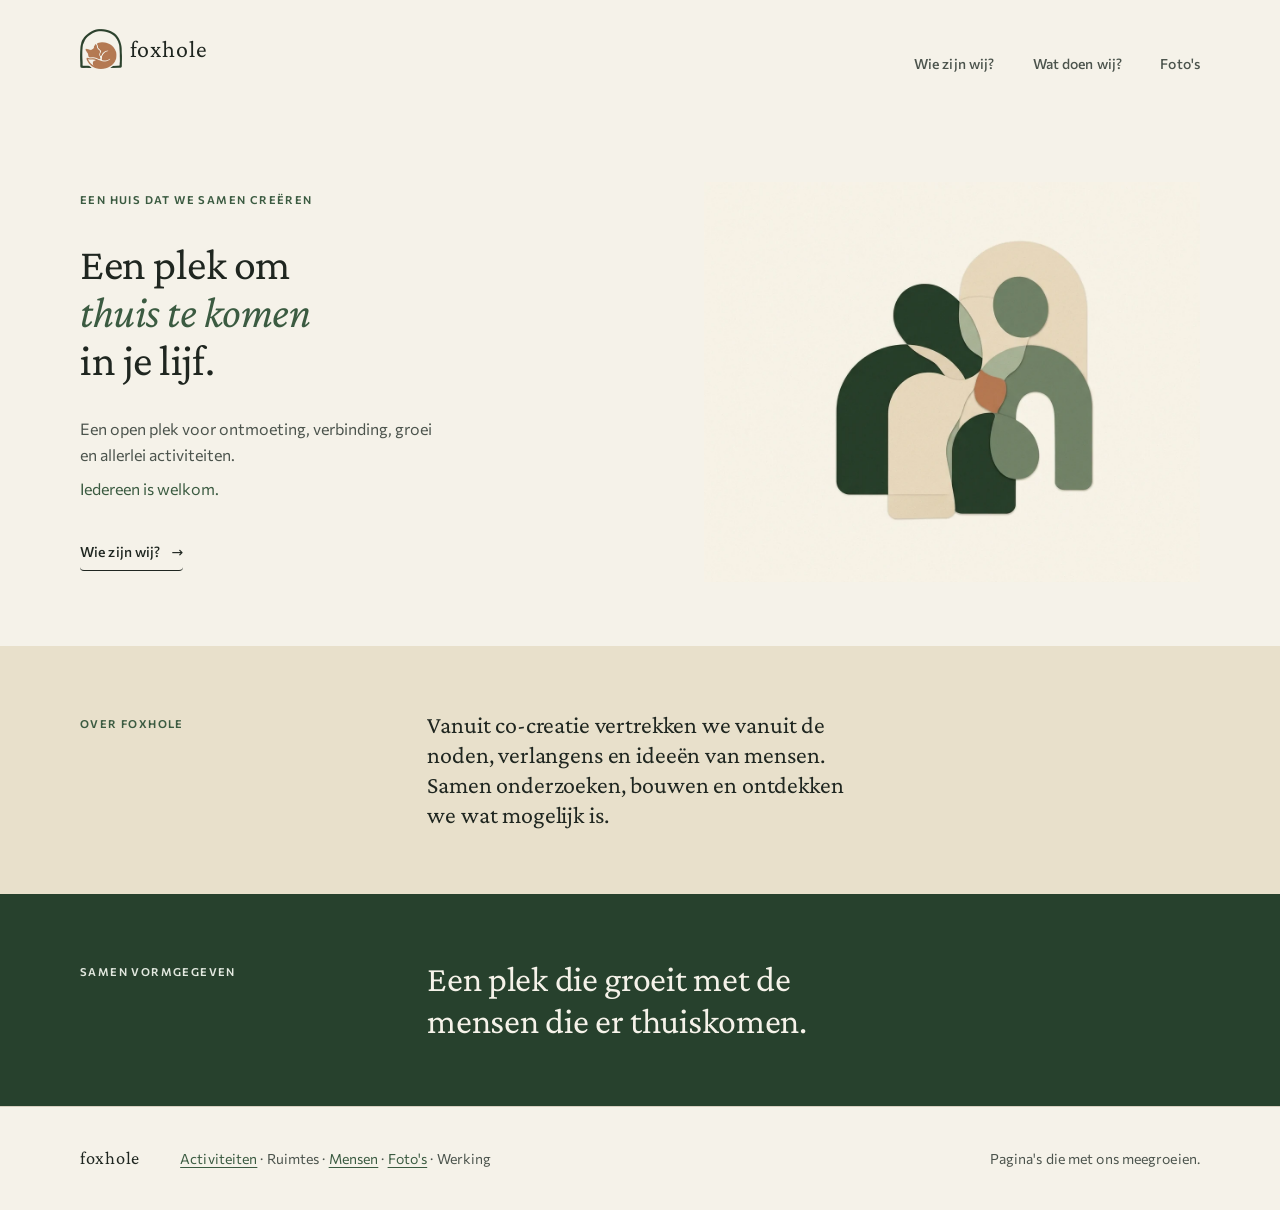
==== commit fbf49a7e: "Voeg logo, favicon en nieuwe abstracte hero toe Merkteken (vos in boog) in de header en als favicon," ====
--- a/index.html
+++ b/index.html
@@ -8,6 +8,7 @@
   <link rel="preconnect" href="https://fonts.googleapis.com">
   <link rel="preconnect" href="https://fonts.gstatic.com" crossorigin>
   <link rel="stylesheet" href="https://fonts.googleapis.com/css2?family=Commissioner:wght@400;500;600&family=Crimson+Pro:ital,wght@0,400;0,500;1,400&family=Spline+Sans+Mono&display=swap">
+  <link rel="icon" type="image/png" href="assets/images/foxhole-mark.png">
   <link rel="stylesheet" href="css/style.css">
 </head>
 <body>
@@ -16,7 +17,7 @@
   <!-- Header -->
   <header class="site-header">
     <div class="shell header-inner">
-      <a class="brand" href="#main" aria-label="Foxhole, naar boven">foxhole</a>
+      <a class="brand" href="#main" aria-label="Foxhole, naar boven"><img class="brand-mark" src="assets/images/foxhole-mark.png" alt="" width="166" height="160">foxhole</a>
       <nav class="site-nav" aria-label="Hoofdnavigatie">
         <a href="wie-zijn-wij.html">Wie zijn wij?</a>
         <a href="aanbod.html">Wat doen wij?</a>
@@ -39,10 +40,10 @@
 
         <figure class="hero-art">
           <img
-            src="assets/images/foxhole-landschap.svg"
-            alt="Zacht groen landschap met een huis, bomen, een tuin en twee mensen die samenkomen."
-            width="800"
-            height="640">
+            src="assets/images/foxhole-hero.webp"
+            alt="Abstracte vormen in groen, zand en terracotta die tegen elkaar leunen en samen een geheel vormen."
+            width="1152"
+            height="928">
         </figure>
       </div>
     </section>
--- a/css/style.css
+++ b/css/style.css
@@ -151,6 +151,17 @@
   text-decoration: none;
 }
 
+.site-header .brand {
+  display: inline-flex;
+  align-items: center;
+  gap: var(--gutter-sm);
+}
+
+.brand-mark {
+  height: 2.5rem;
+  width: auto;
+}
+
 .site-nav {
   display: flex;
   gap: clamp(1.25rem, 3vw, 2.5rem);
